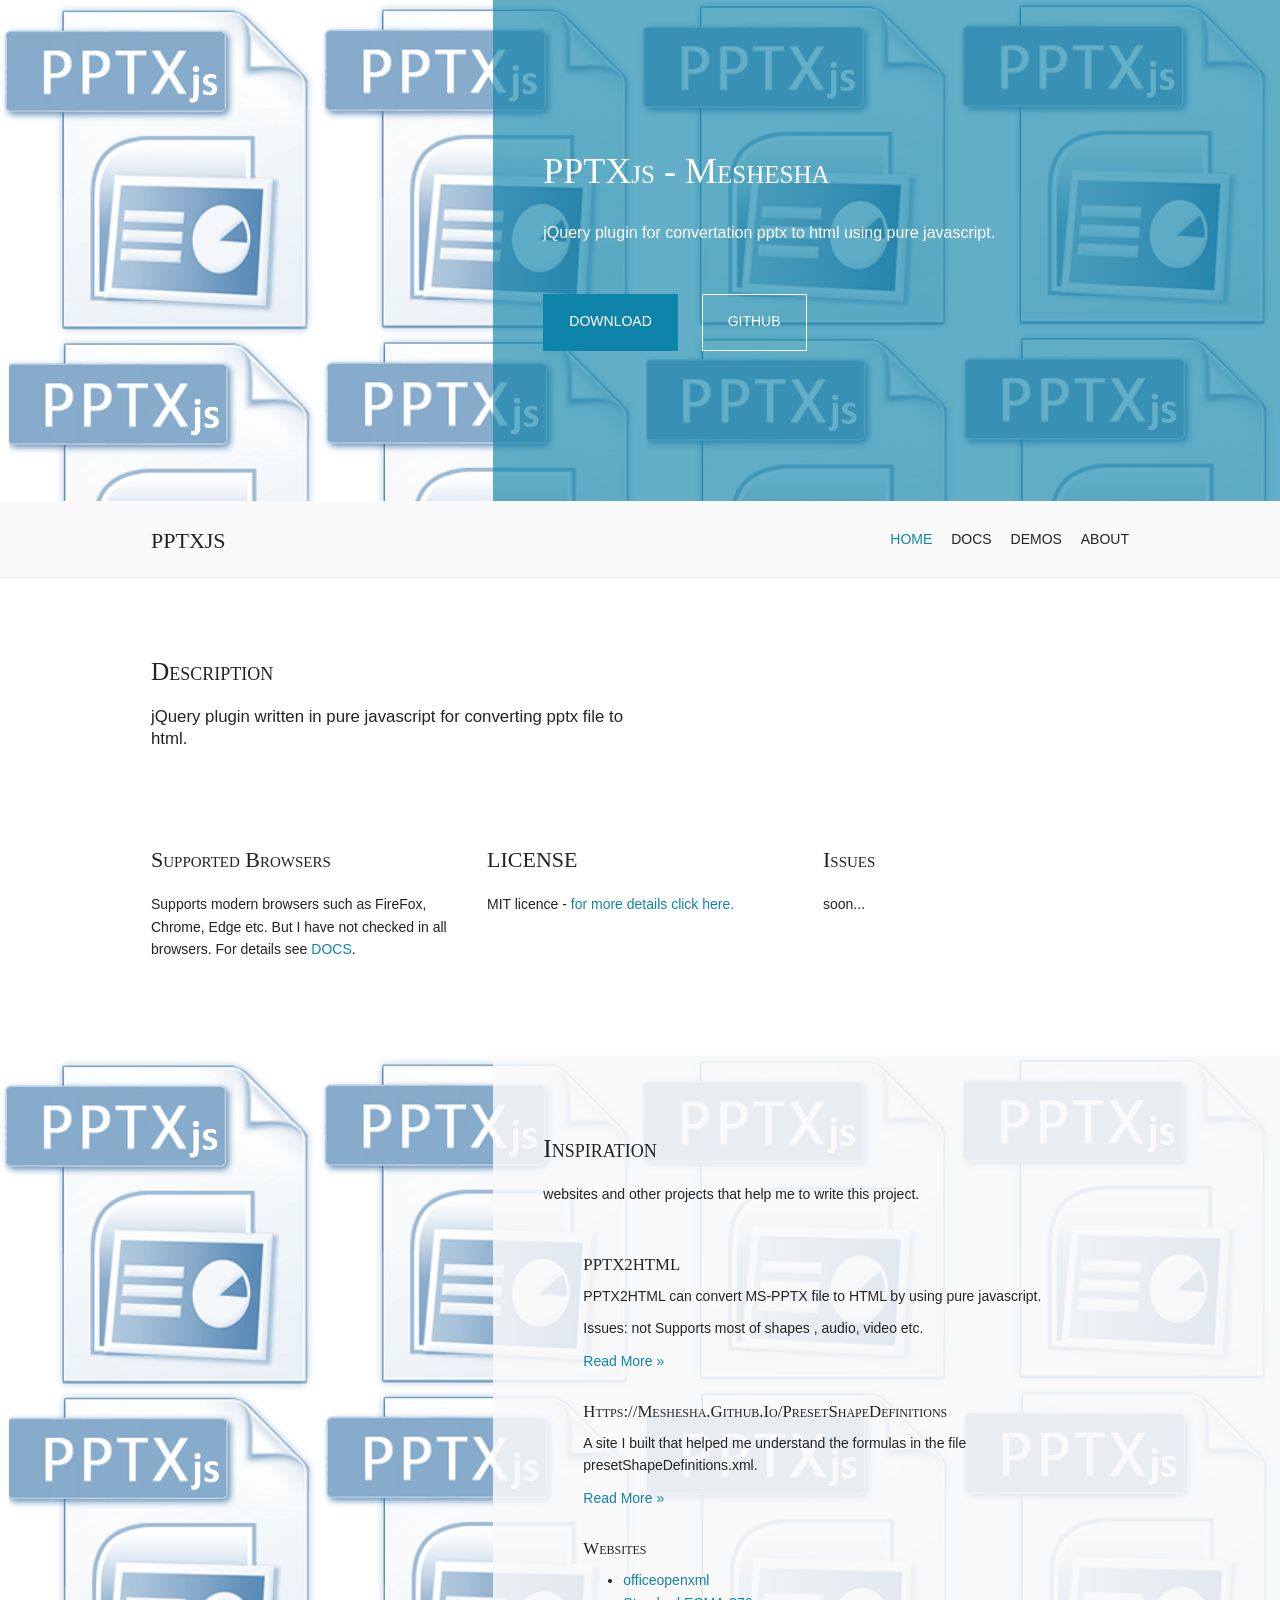
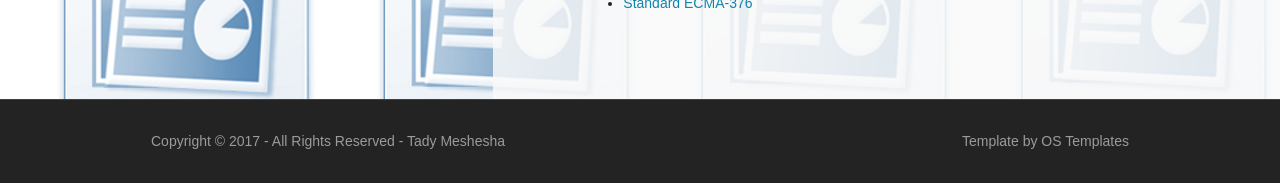
==== index.html @ e9e7214b "Add files via upload" ====
<!DOCTYPE html>
<html>
<head>
<title>PPTXjs</title>
<meta charset="utf-8">
<meta name="viewport" content="width=device-width, initial-scale=1.0, maximum-scale=1.0, user-scalable=no">
<link href="layout/styles/layout.css" rel="stylesheet" type="text/css" media="all">
<meta name="google-site-verification" content="LxhqACGw3-ulhG0TwI2_yyUR17sAOxhZfvsFH4WlFgY" />  
  <!-- Global site tag (gtag.js) - Google Analytics -->
<script async src="https://www.googletagmanager.com/gtag/js?id=UA-109745538-1"></script>
</head>
<body id="top">
<div class="wrapper bgded" style="background-image:url('images/pptxjs.png');">
  <div id="pageintro" class="hoc split clear">
    <article class="box bg-coloured clear"> 
      <h2 class="heading">PPTXjs - Meshesha</h2>
      <p>jQuery plugin for convertation pptx to html using pure javascript.</p>
      <footer>
        <ul class="nospace inline pushright">
          <li><a class="btn" href="https://github.com/meshesha/PPTXjs/releases">Download</a></li>
          <li><a class="btn inverse" href="https://github.com/meshesha/PPTXjs">GitHub</a></li>
        </ul>
      </footer>
    </article>
  </div>
</div>
<div class="wrapper row1">
  <header id="header" class="hoc clear">
    <div id="logo" class="fl_left">
      <h1><a href="index.html">PPTXjs</a></h1>
    </div>
    <nav id="mainav" class="fl_right">
      <ul class="clear">
        <li class="active"><a href="index.html">Home</a></li>
        <li><a href="pages/docs.html">Docs</a></li>
        <li><a href="pages/demos.html">Demos</a></li>
        <li><a href="https://github.com/meshesha">About</a></li>
      </ul>
    </nav>
  </header>
</div>
<div class="wrapper row3">
  <main class="hoc container clear"> 
    <!-- main body -->
    <!-- ################################################################################################ -->
    <div class="one_half first clear btmspace-80">
      <h3 class="font-x2">Description</h3>
      <p class="font-x1">jQuery plugin written in pure javascript for converting pptx file to html.</p>
    </div>
    <div class="group">
      <article class="one_third first">
        <h4>Supported browsers</h4>
        <p>Supports modern browsers such as FireFox, Chrome, Edge etc.
            But I have not checked in all browsers. For details see <a href="pages/docs.html">DOCS</a>.</p>
      </article>
      <article class="one_third">
        <h4>LICENSE </h4>
        <p>MIT licence - <a href="https://github.com/meshesha/PPTXjs/blob/master/LICENSE" target="_blank">for more details click here.</a></p>
      </article>
      <article class="one_third">
        <h4>issues</h4>
        <p>soon...</p>
      </article>
    </div>
    <!-- ################################################################################################ -->
    <!-- / main body -->
    <div class="clear"></div>
  </main>
</div>

<div class="wrapper bgded" style="background-image:url('images/pptxjs.png');">
  <div id="elements" class="hoc split clear">
    <div class="box bg-light clear"> 
      <h3 class="font-x2">inspiration</h3>
      <p class="btmspace-50">websites and other projects that help me to write this project.</p>
      <article><a href="#"><i class="fa fa-diamond"></i></a>
        <h6 class="heading">PPTX2HTML</h6>
        <p>PPTX2HTML can convert MS-PPTX file to HTML by using pure javascript.</p>
        <p>Issues: not Supports most of shapes , audio, video etc. 
        <footer><a href="https://github.com/g21589/PPTX2HTML">Read More &raquo;</a></footer>
      </article>
      <article><a href="#"><i class="fa fa-diamond"></i></a>
        <h6 class="heading">https://meshesha.github.io/presetShapeDefinitions</h6>
        <p>A site I built that helped me understand the formulas in the file presetShapeDefinitions.xml. </p>
        <footer><a href="https://meshesha.github.io/presetShapeDefinitions/">Read More &raquo;</a></footer>
      </article>
      <article><a href="#"><i class="fa fa-diamond"></i></a>
        <h6 class="heading">websites</h6>
        <ul>
          <li><a href="http://officeopenxml.com/">officeopenxml</a></li>
          <li><a href="http://www.ecma-international.org/publications/standards/Ecma-376.htm">Standard ECMA-376</a></li>
        </ul>
      </article>
      <!-- ################################################################################################ -->
    </div>
  </div>
</div>

<div class="wrapper row5">
  <div id="copyright" class="hoc clear"> 
    <p class="fl_left">Copyright &copy; 2017 - All Rights Reserved - <a href="https://github.com/meshesha/">Tady Meshesha</a></p>
    <p class="fl_right">Template by <a target="_blank" href="http://www.os-templates.com/" title="Free Website Templates">OS Templates</a></p>
  </div>
</div>
  <script>
  window.dataLayer = window.dataLayer || [];
  function gtag(){dataLayer.push(arguments);}
  gtag('js', new Date());

  gtag('config', 'UA-109745538-1');
</script>

<a id="backtotop" href="#top"><i class="fa fa-chevron-up"></i></a>
<!-- JAVASCRIPTS -->
<script src="layout/scripts/jquery.min.js"></script>
<script src="layout/scripts/jquery.backtotop.js"></script>
<script src="layout/scripts/jquery.mobilemenu.js"></script>
</body>
</html>
---- layout/styles/layout.css ----
@charset "utf-8";
/*
Template Name: Epigosha
Author: <a href="http://www.os-templates.com/">OS Templates</a>
Author URI: http://www.os-templates.com/
Licence: Free to use under our free template licence terms
Licence URI: http://www.os-templates.com/template-terms
File: Layout CSS
*/

@import url("fontawesome-4.5.0.min.css");
@import url("framework.css");

/* Rows
--------------------------------------------------------------------------------------------------------------- */
.row1{border-bottom:1px solid;}
.row2, .row2 a{}
.row3, .row3 a{}
.row4, .row4 a{}
.row5{border-top:1px solid;}


/* Page Intro
--------------------------------------------------------------------------------------------------------------- */
#pageintro .box{padding-top:150px; padding-bottom:150px;}

#pageintro article{}
#pageintro article .heading{margin-bottom:30px; font-size:36px;}
#pageintro article p{font-size:16px;}
#pageintro article footer{margin-top:50px;}


/* Header
--------------------------------------------------------------------------------------------------------------- */
#header{}

#header #logo{margin:29px 0 0 0;}
#header #logo h1{margin:0; padding:0; font-size:22px; line-height:1; text-transform:uppercase;}


/* Content Area
--------------------------------------------------------------------------------------------------------------- */
.container{padding:80px 0;}

/* Content */
.container .content{}

#stats{text-align:center;}
#stats li *{margin:0; padding:0;}
#stats li:last-child{margin-bottom:0;}/* Used in mobile devices when elements stack */
#stats li i{margin-bottom:30px;}
#stats li p:first-of-type{margin-bottom:30px; font-size:32px; font-weight:700;}
#stats li p:last-of-type{text-transform:uppercase;}

.latest{}
.latest figure{display:inline-block; position:relative; max-width:100%; margin-bottom:30px;}
.latest figure figcaption{display:block; position:absolute; top:10px; left:10px; width:60px; height:auto; padding:8px 0; border:1px solid; text-align:center;}
.latest figure figcaption *{display:block; margin:0; padding:0;}
.latest figure figcaption strong{margin-bottom:-5px;}
.latest .heading, .latest p{margin:0; padding:0;}
.latest .heading{margin-bottom:10px;}
.latest p:last-of-type{margin:20px 0 0 0;}

/* Comments */
#comments ul{margin:0 0 40px 0; padding:0; list-style:none;}
#comments li{margin:0 0 10px 0; padding:15px;}
#comments .avatar{float:right; margin:0 0 10px 10px; padding:3px; border:1px solid;}
#comments address{font-weight:bold;}
#comments time{font-size:smaller;}
#comments .comcont{display:block; margin:0; padding:0;}
#comments .comcont p{margin:10px 5px 10px 0; padding:0;}

#comments form{display:block; width:100%;}
#comments input, #comments textarea{width:100%; padding:10px; border:1px solid;}
#comments textarea{overflow:auto;}
#comments div{margin-bottom:15px;}
#comments input[type="submit"], #comments input[type="reset"]{display:inline-block; width:auto; min-width:150px; margin:0; padding:8px 5px; cursor:pointer;}

/* Sidebar */
.container .sidebar{}

.sidebar .sdb_holder{margin-bottom:50px;}
.sidebar .sdb_holder:last-child{margin-bottom:0;}


/* Elements
--------------------------------------------------------------------------------------------------------------- */
#elements{}

#elements article{display:block; position:relative; min-height:80px; margin:0 0 30px 0; padding:0 0 0 40px;}
#elements article:last-child{margin:0;}
#elements article *{margin:0;}
#elements article i{display:block; position:absolute; top:0; left:0; font-size:24px;}
#elements article .heading{margin-bottom:10px; font-size:1.2rem;}
#elements article p{margin-bottom:10px;}


/* CTA - Click To Action
--------------------------------------------------------------------------------------------------------------- */
#cta{text-align:center;}

#cta *{margin:0;}
#cta .heading{margin-bottom:50px;}


/* Footer
--------------------------------------------------------------------------------------------------------------- */
#footer{padding:80px 0 50px;}

#footer .title{margin:0 0 50px 0; padding:0; font-size:1.2rem;}

#footer .linklist li{display:block; margin-bottom:15px; padding:0 0 15px 0; border-bottom:1px solid;}
#footer .linklist li:last-child{margin:0; padding:0; border:none;}
#footer .linklist li::before, #footer .linklist li::after{display:table; content:"";}
#footer .linklist li, #footer .linklist li::after{clear:both;}

#footer .contact{}
#footer .contact.linklist li, #footer .contact.linklist li:last-child{position:relative; padding-left:40px;}
#footer .contact li *{margin:0; padding:0; line-height:1.6;}
#footer .contact li i{display:block; position:absolute; top:0; left:0; width:30px; font-size:16px; text-align:center;}


/* Copyright
--------------------------------------------------------------------------------------------------------------- */
#copyright{padding:30px 0;}
#copyright *{margin:0; padding:0;}


/* Transition Fade
--------------------------------------------------------------------------------------------------------------- */
*, *::before, *::after{transition:all .3s ease-in-out;}
#mainav form *{transition:none !important;}


/* ------------------------------------------------------------------------------------------------------------ */
/* ------------------------------------------------------------------------------------------------------------ */
/* ------------------------------------------------------------------------------------------------------------ */
/* ------------------------------------------------------------------------------------------------------------ */
/* ------------------------------------------------------------------------------------------------------------ */


/* Navigation
--------------------------------------------------------------------------------------------------------------- */
nav ul, nav ol{margin:0; padding:0; list-style:none;}

#mainav, #breadcrumb, .sidebar nav{line-height:normal;}
#mainav .drop::after, #mainav li li .drop::after, #breadcrumb li a::after, .sidebar nav a::after{position:absolute; font-family:"FontAwesome"; font-size:10px; line-height:10px;}

/* Top Navigation */
#mainav{}
#mainav ul.clear{}
#mainav ul{text-transform:uppercase;}
#mainav ul ul{z-index:9999; position:absolute; width:180px; text-transform:none;}
#mainav ul ul ul{left:180px; top:0;}
#mainav li{display:inline-block; position:relative; margin:0 15px 0 0; padding:0;}
#mainav li:last-child{margin-right:0;}
#mainav li li{width:100%; margin:0;}
#mainav li a{display:block; padding:30px 0;}
#mainav li li a{border:solid; border-width:0 0 1px 0;}
#mainav .drop{padding-left:15px;}
#mainav li li a, #mainav li li .drop{display:block; margin:0; padding:10px 15px;}
#mainav .drop::after, #mainav li li .drop::after{content:"\f0d7";}
#mainav .drop::after{top:35px; left:5px;}
#mainav li li .drop::after{top:15px; left:5px;}
#mainav ul ul{visibility:hidden; opacity:0;}
#mainav ul li:hover > ul{visibility:visible; opacity:1;}

#mainav form{display:none; margin:0; padding:0;}
#mainav form select, #mainav form select option{display:block; cursor:pointer; outline:none;}
#mainav form select{width:100%; padding:5px; border:none;}
#mainav form select option{margin:5px; padding:0; border:none;}

/* Breadcrumb */
#breadcrumb{padding:50px 0 20px;}
#breadcrumb ul{margin:0; padding:0; list-style:none; font-variant:small-caps;}
#breadcrumb li{display:inline-block; margin:0 6px 0 0; padding:0;}
#breadcrumb li a{display:block; position:relative; margin:0; padding:0 12px 0 0; font-size:12px;}
#breadcrumb li a::after{top:3px; right:0; content:"\f101";}
#breadcrumb li:last-child a{margin:0; padding:0;}
#breadcrumb li:last-child a::after{display:none;}

/* Sidebar Navigation */
.sidebar nav{display:block; width:100%;}
.sidebar nav li{margin:0 0 3px 0; padding:0;}
.sidebar nav a{display:block; position:relative; margin:0; padding:5px 10px 5px 15px; text-decoration:none; border:solid; border-width:0 0 1px 0;}
.sidebar nav a::after{top:9px; left:5px; content:"\f101";}
.sidebar nav ul ul a{padding-left:35px;}
.sidebar nav ul ul a::after{left:25px;}
.sidebar nav ul ul ul a{padding-left:55px;}
.sidebar nav ul ul ul a::after{left:45px;}

/* Pagination */
.pagination{display:block; width:100%; text-align:center; clear:both;}
.pagination li{display:inline-block; margin:0 2px 0 0;}
.pagination li:last-child{margin-right:0;}
.pagination a, .pagination strong{display:block; padding:8px 11px; border:1px solid; background-clip:padding-box; font-weight:normal;}

/* Back to Top */
#backtotop{z-index:999; display:inline-block; position:fixed; visibility:hidden; bottom:20px; right:20px; width:36px; height:36px; line-height:36px; font-size:16px; text-align:center; opacity:.2;}
#backtotop i{display:block; width:100%; height:100%; line-height:inherit;}
#backtotop.visible{visibility:visible; opacity:.5;}
#backtotop:hover{opacity:1;}


/* Tables
--------------------------------------------------------------------------------------------------------------- */
table, th, td{border:1px solid; border-collapse:collapse; vertical-align:top;}
table, th{table-layout:auto;}
table{width:100%; margin-bottom:15px;}
th, td{padding:5px 8px;}
td{border-width:0 1px;}


/* Gallery
--------------------------------------------------------------------------------------------------------------- */
#gallery{display:block; width:100%; margin-bottom:50px;}
#gallery figure figcaption{display:block; width:100%; clear:both;}
#gallery li{margin-bottom:30px;}


/* Font Awesome Social Icons
--------------------------------------------------------------------------------------------------------------- */
.faico{margin:0; padding:0; list-style:none;}
.faico li{display:inline-block; margin:8px 5px 0 0; padding:0; line-height:normal;}
.faico li:last-child{margin-right:0;}
.faico a{display:inline-block; width:36px; height:36px; line-height:36px; font-size:18px; text-align:center;}

.faico a{color:#050505; background-color:#0F84AA;}
.faico a:hover{color:#FFFFFF;}

.faicon-dribble:hover{background-color:#EA4C89;}
.faicon-facebook:hover{background-color:#3B5998;}
.faicon-google-plus:hover{background-color:#DB4A39;}
.faicon-linkedin:hover{background-color:#0E76A8;}
.faicon-twitter:hover{background-color:#00ACEE;}
.faicon-vk:hover{background-color:#4E658E;}


/* ------------------------------------------------------------------------------------------------------------ */
/* ------------------------------------------------------------------------------------------------------------ */
/* ------------------------------------------------------------------------------------------------------------ */
/* ------------------------------------------------------------------------------------------------------------ */
/* ------------------------------------------------------------------------------------------------------------ */


/* Colours
--------------------------------------------------------------------------------------------------------------- */
body{color:#FFFFFF; background-color:#232323;}
a{color:#0F84AA;}
a:active, a:focus{background:transparent;}/* IE10 + 11 Bugfix - prevents grey background */
hr, .borderedbox{border-color:#D7D7D7;}
label span{color:#FF0000; background-color:inherit;}
input:focus, textarea:focus, *:required:focus{border-color:#0F84AA;}
.overlay{color:#FFFFFF; background-color:inherit;}
.overlay::after{color:inherit; background-color:rgba(0,0,0,.55);}

.btn, .btn.inverse:hover{color:#FFFFFF; background-color:#0F84AA; border-color:#0F84AA;}
.btn:hover, .btn.inverse{color:inherit; background-color:transparent; border-color:inherit;}

.split .box, .split .box::after{color:#9B9B9B; background-color:rgba(35,35,35,.8);/* #232323 */}
.split .box.bg-light, .split .box.bg-light::after{color:#232323; background-color:rgba(250,250,250,.85);/* #FAFAFA */}
.split .box.bg-coloured, .split .box.bg-coloured::after{color:#FFFFFF; background-color:rgba(15,132,170,.65);/* #0F84AA */}


/* Rows */
.row1{color:#232323; background-color:#FAFAFA; border-color:#EBEBEB;}
.row2{color:#232323; background-color:#EBEBEB;}
.row3{color:#232323; background-color:#FFFFFF;}
.row4{color:#9B9B9B; background-color:#232323;}
.row5, .row5 a{color:#9B9B9B; background-color:#232323;}
.row5{border-color:#404040;}


/* Header */
#header #logo a{color:inherit;}


/* Content Area */
.latest figure figcaption{color:#FFFFFF; background-color:rgba(0,0,0,.2); border-color:#FFFFFF;}


/* Footer */
#footer .title{color:#FFFFFF;}
#footer .linklist li{border-color:#404040;}


/* Navigation */
#mainav li a{color:inherit;}
#mainav .active a, #mainav a:hover, #mainav li:hover > a{color:#0F84AA; background-color:inherit;}
#mainav li li a, #mainav .active li a{color:#FFFFFF; background-color:rgba(0,0,0,.6); border-color:rgba(0,0,0,.6);}
#mainav li li:hover > a, #mainav .active .active > a{color:#FFFFFF; background-color:#0F84AA;}
#mainav form select{color:#232323; background-color:#EBEBEB;}

#breadcrumb a{color:inherit; background-color:inherit;}
#breadcrumb li:last-child a{color:#0F84AA;}

.container .sidebar nav a{color:inherit; border-color:#D7D7D7;}
.container .sidebar nav a:hover{color:#0F84AA;}
.container .sidebar .active a, .container .sidebar a:hover, .container .sidebar li:hover > a{color:#0F84AA; background-color:inherit;}

.pagination a, .pagination strong{border-color:#D7D7D7;}
.pagination .current *{color:#FFFFFF; background-color:#0F84AA;}

#backtotop{color:#FFFFFF; background-color:#0F84AA;}


/* Tables + Comments */
table, th, td, #comments .avatar, #comments input, #comments textarea{border-color:#D7D7D7;}
#comments input:focus, #comments textarea:focus, #comments *:required:focus{border-color:#0F84AA;}
th{color:#FFFFFF; background-color:#373737;}
tr, #comments li, #comments input[type="submit"], #comments input[type="reset"]{color:inherit; background-color:#FBFBFB;}
tr:nth-child(even), #comments li:nth-child(even){color:inherit; background-color:#F7F7F7;}
table a, #comments a{background-color:inherit;}


/* ------------------------------------------------------------------------------------------------------------ */
/* ------------------------------------------------------------------------------------------------------------ */
/* ------------------------------------------------------------------------------------------------------------ */
/* ------------------------------------------------------------------------------------------------------------ */
/* ------------------------------------------------------------------------------------------------------------ */


/* Media Queries
--------------------------------------------------------------------------------------------------------------- */
@-ms-viewport{width:device-width;}


/* Max Wrapper Width - Laptop, Desktop etc.
--------------------------------------------------------------------------------------------------------------- */
@media screen and (min-width:978px){
	.hoc{max-width:978px;}
}


/* Mobile Devices
--------------------------------------------------------------------------------------------------------------- */
@media screen and (max-width:900px){
	.hoc{max-width:90%;}

	#header{padding:30px 0;}
	#header #logo{margin:7px 0 0 0;}

	#mainav{}
	#mainav ul{display:none;}
	#mainav form{display:block;}

	#breadcrumb{}

	.container{}
	#comments input[type="reset"]{margin-top:10px;}
	.pagination li{display:inline-block; margin:0 5px 5px 0;}

	#footer{}

	#copyright{}
	#copyright p:first-of-type{margin-bottom:10px;}
}


@media screen and (max-width:750px){
	.imgl, .imgr{display:inline-block; float:none; margin:0 0 10px 0;}
	.fl_left, .fl_right{display:block; float:none;}
	.one_half, .one_third, .two_third, .one_quarter, .two_quarter, .three_quarter{display:block; float:none; width:auto; margin:0 0 30px 0; padding:0;}

	#header{text-align:center;}
	#header #logo{margin:0 0 15px 0;}
}


/* Other
--------------------------------------------------------------------------------------------------------------- */
@media screen and (max-width:650px){
	.scrollable{display:block; width:100%; margin:0 0 30px 0; padding:0 0 15px 0; overflow:auto; overflow-x:scroll;}
	.scrollable table{margin:0; padding:0; white-space:nowrap;}

	.inline li{display:block; margin-bottom:10px;}
	.pushright li{margin-right:0;}

	.hoc.split{max-width:none; width:100%;}
	.split .box, .split .box.left{float:none; width:100%; padding:5%;}

	.font-x2{font-size:1.4rem;}
	.font-x3{font-size:1.6rem;}

	#pageintro .box{padding:100px 5%;}
}
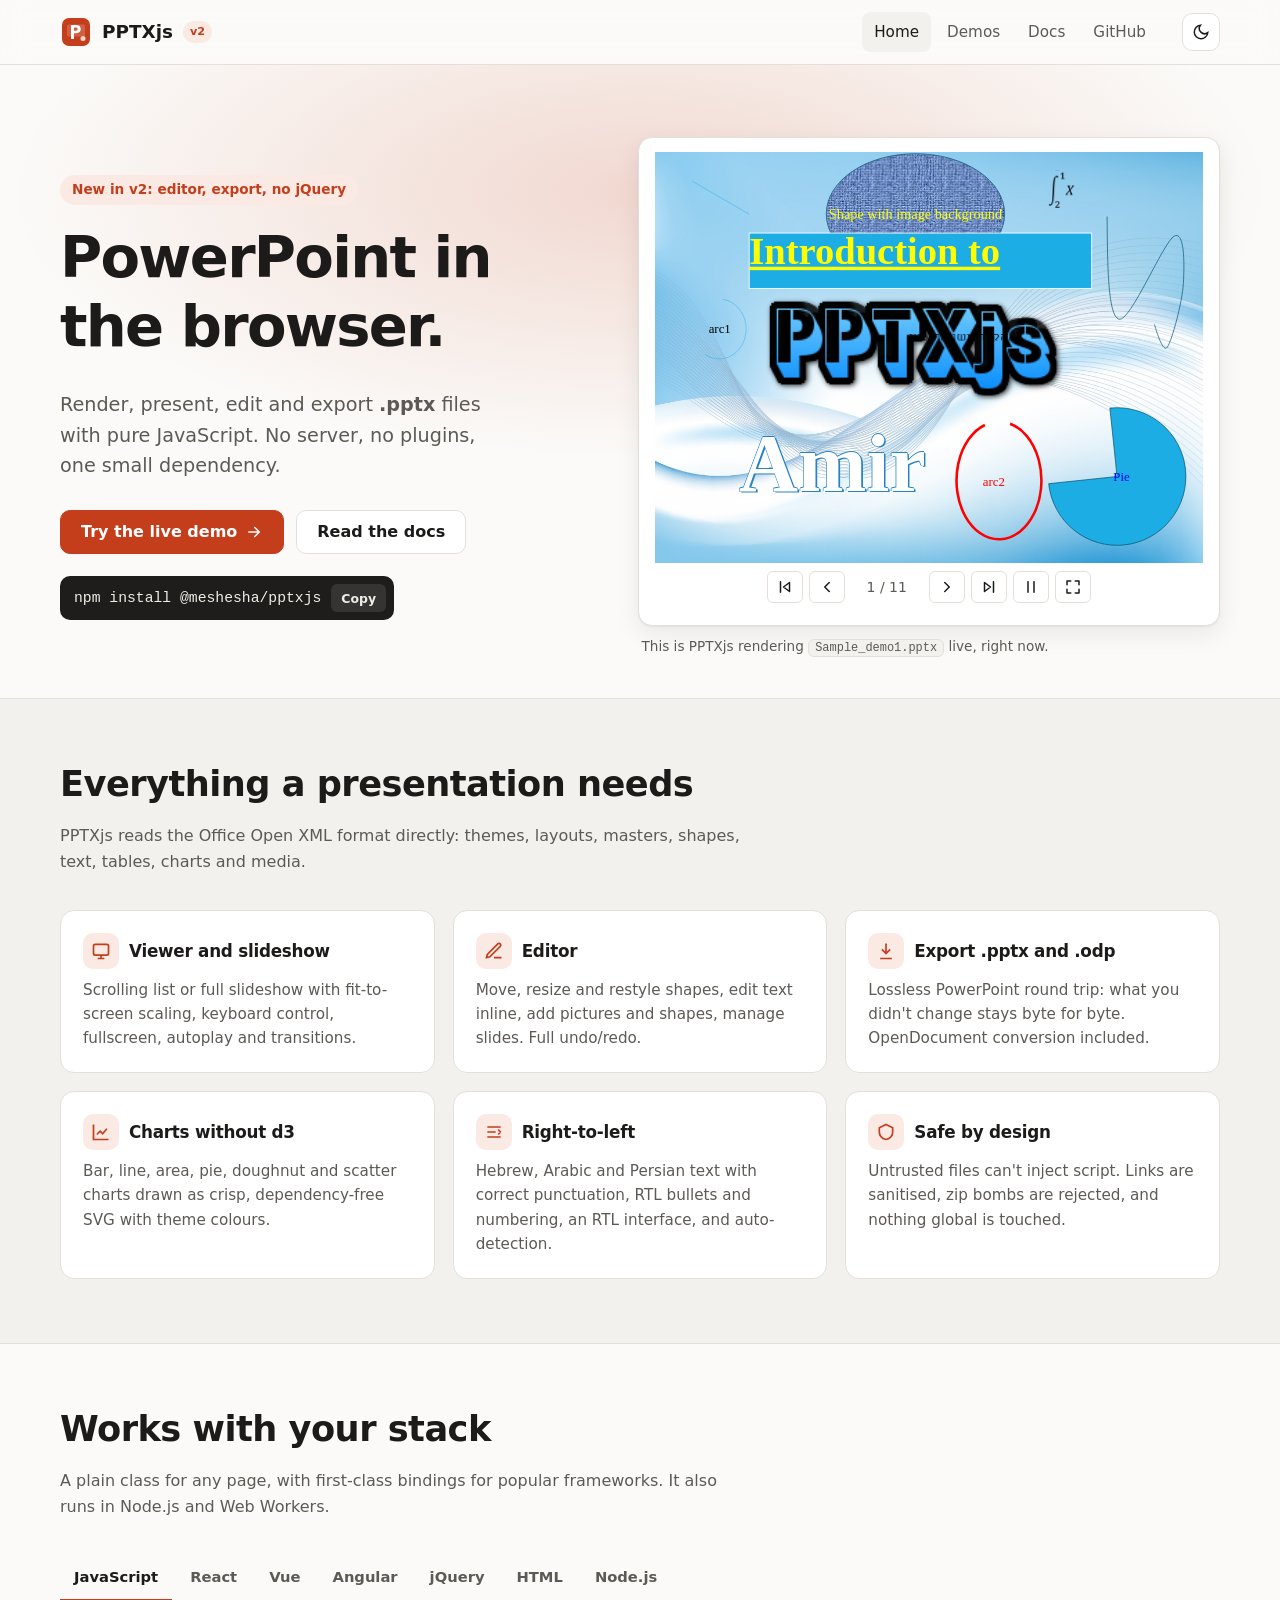
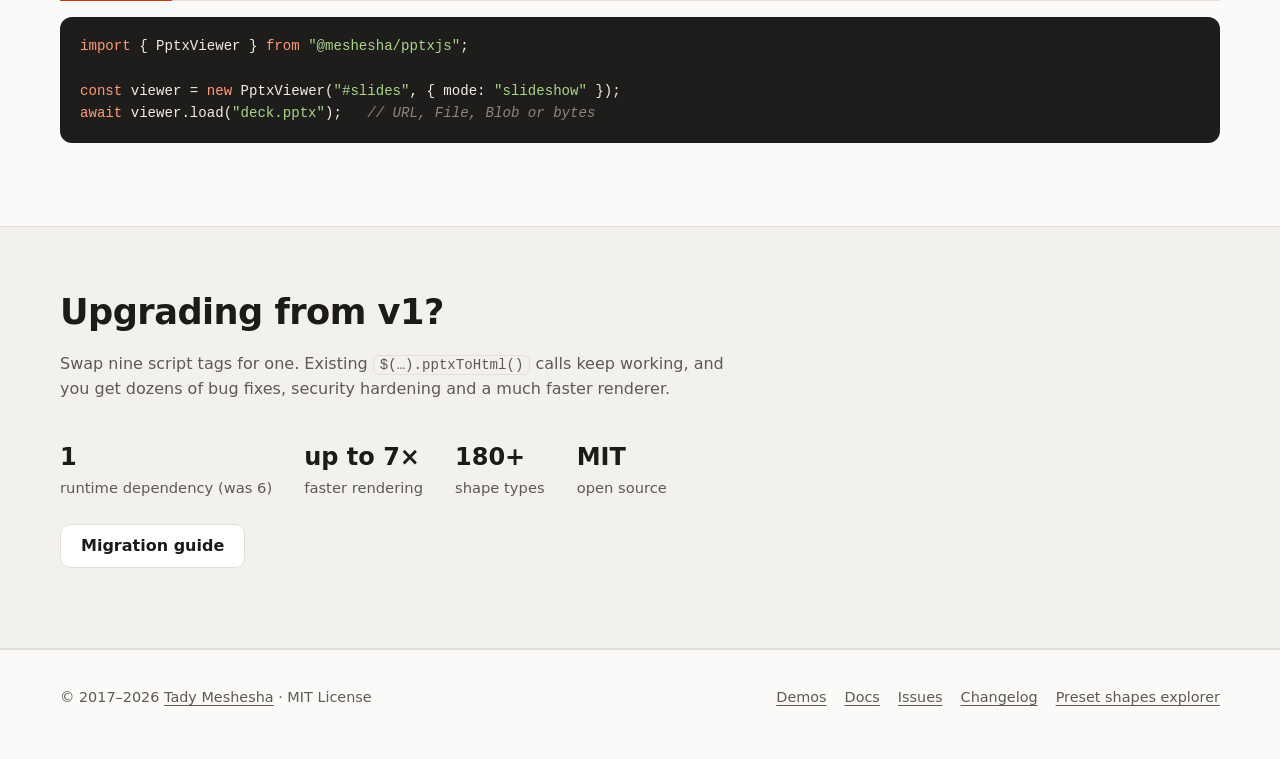
==== commit f22c8039: "New website for PPTXjs v2: modern design, live demos, editor, docs" ====
--- a/index.html
+++ b/index.html
@@ -1,119 +1,186 @@
-<!DOCTYPE html>
-<html>
-<head>
-<title>PPTXjs</title>
-<meta charset="utf-8">
-<meta name="viewport" content="width=device-width, initial-scale=1.0, maximum-scale=1.0, user-scalable=no">
-<link href="layout/styles/layout.css" rel="stylesheet" type="text/css" media="all">
-<meta name="google-site-verification" content="LxhqACGw3-ulhG0TwI2_yyUR17sAOxhZfvsFH4WlFgY" />  
-  <!-- Global site tag (gtag.js) - Google Analytics -->
-<script async src="https://www.googletagmanager.com/gtag/js?id=UA-109745538-1"></script>
-</head>
-<body id="top">
-<div class="wrapper bgded" style="background-image:url('images/pptxjs.png');">
-  <div id="pageintro" class="hoc split clear">
-    <article class="box bg-coloured clear"> 
-      <h2 class="heading">PPTXjs - Meshesha</h2>
-      <p>jQuery plugin for convertation pptx to html using pure javascript.</p>
-      <footer>
-        <ul class="nospace inline pushright">
-          <li><a class="btn" href="https://github.com/meshesha/PPTXjs/releases">Download</a></li>
-          <li><a class="btn inverse" href="https://github.com/meshesha/PPTXjs">GitHub</a></li>
-        </ul>
-      </footer>
-    </article>
-  </div>
-</div>
-<div class="wrapper row1">
-  <header id="header" class="hoc clear">
-    <div id="logo" class="fl_left">
-      <h1><a href="index.html">PPTXjs</a></h1>
-    </div>
-    <nav id="mainav" class="fl_right">
-      <ul class="clear">
-        <li class="active"><a href="index.html">Home</a></li>
-        <li><a href="pages/docs.html">Docs</a></li>
-        <li><a href="pages/demos.html">Demos</a></li>
-        <li><a href="https://github.com/meshesha">About</a></li>
-      </ul>
-    </nav>
-  </header>
-</div>
-<div class="wrapper row3">
-  <main class="hoc container clear"> 
-    <!-- main body -->
-    <!-- ################################################################################################ -->
-    <div class="one_half first clear btmspace-80">
-      <h3 class="font-x2">Description</h3>
-      <p class="font-x1">jQuery plugin written in pure javascript for converting pptx file to html.</p>
-    </div>
-    <div class="group">
-      <article class="one_third first">
-        <h4>Supported browsers</h4>
-        <p>Supports modern browsers such as FireFox, Chrome, Edge etc.
-            But I have not checked in all browsers. For details see <a href="pages/docs.html">DOCS</a>.</p>
-      </article>
-      <article class="one_third">
-        <h4>LICENSE </h4>
-        <p>MIT licence - <a href="https://github.com/meshesha/PPTXjs/blob/master/LICENSE" target="_blank">for more details click here.</a></p>
-      </article>
-      <article class="one_third">
-        <h4>issues</h4>
-        <p>soon...</p>
-      </article>
-    </div>
-    <!-- ################################################################################################ -->
-    <!-- / main body -->
-    <div class="clear"></div>
-  </main>
-</div>
-
-<div class="wrapper bgded" style="background-image:url('images/pptxjs.png');">
-  <div id="elements" class="hoc split clear">
-    <div class="box bg-light clear"> 
-      <h3 class="font-x2">inspiration</h3>
-      <p class="btmspace-50">websites and other projects that help me to write this project.</p>
-      <article><a href="#"><i class="fa fa-diamond"></i></a>
-        <h6 class="heading">PPTX2HTML</h6>
-        <p>PPTX2HTML can convert MS-PPTX file to HTML by using pure javascript.</p>
-        <p>Issues: not Supports most of shapes , audio, video etc. 
-        <footer><a href="https://github.com/g21589/PPTX2HTML">Read More &raquo;</a></footer>
-      </article>
-      <article><a href="#"><i class="fa fa-diamond"></i></a>
-        <h6 class="heading">https://meshesha.github.io/presetShapeDefinitions</h6>
-        <p>A site I built that helped me understand the formulas in the file presetShapeDefinitions.xml. </p>
-        <footer><a href="https://meshesha.github.io/presetShapeDefinitions/">Read More &raquo;</a></footer>
-      </article>
-      <article><a href="#"><i class="fa fa-diamond"></i></a>
-        <h6 class="heading">websites</h6>
-        <ul>
-          <li><a href="http://officeopenxml.com/">officeopenxml</a></li>
-          <li><a href="http://www.ecma-international.org/publications/standards/Ecma-376.htm">Standard ECMA-376</a></li>
-        </ul>
-      </article>
-      <!-- ################################################################################################ -->
-    </div>
-  </div>
-</div>
-
-<div class="wrapper row5">
-  <div id="copyright" class="hoc clear"> 
-    <p class="fl_left">Copyright &copy; 2017 - All Rights Reserved - <a href="https://github.com/meshesha/">Tady Meshesha</a></p>
-    <p class="fl_right">Template by <a target="_blank" href="http://www.os-templates.com/" title="Free Website Templates">OS Templates</a></p>
-  </div>
-</div>
-  <script>
-  window.dataLayer = window.dataLayer || [];
-  function gtag(){dataLayer.push(arguments);}
-  gtag('js', new Date());
-
-  gtag('config', 'UA-109745538-1');
-</script>
-
-<a id="backtotop" href="#top"><i class="fa fa-chevron-up"></i></a>
-<!-- JAVASCRIPTS -->
-<script src="layout/scripts/jquery.min.js"></script>
-<script src="layout/scripts/jquery.backtotop.js"></script>
-<script src="layout/scripts/jquery.mobilemenu.js"></script>
-</body>
-</html>
+<!doctype html>
+<html lang="en">
+<head>
+  <meta charset="utf-8">
+  <meta name="viewport" content="width=device-width, initial-scale=1">
+  <title>PPTXjs: PowerPoint in the browser</title>
+  <meta name="description" content="Render, present, edit and export PowerPoint (.pptx) files in the browser with pure JavaScript. No server, no jQuery. React, Vue, Angular, jQuery and Web Components.">
+  <link rel="canonical" href="https://pptx.js.org/">
+  <meta property="og:title" content="PPTXjs: PowerPoint in the browser">
+  <meta property="og:description" content="Render, present, edit and export .pptx files in the browser. Open source, MIT.">
+  <meta property="og:url" content="https://pptx.js.org/">
+  <meta property="og:type" content="website">
+  <meta name="theme-color" content="#c43e1c">
+  <link rel="icon" href="images/logo.svg" type="image/svg+xml">
+  <script>try{var t=localStorage.getItem("theme");if(t)document.documentElement.setAttribute("data-theme",t)}catch(e){}</script>
+  <link rel="stylesheet" href="lib/pptxjs.css">
+  <link rel="stylesheet" href="assets/site.css">
+</head>
+<body>
+<a class="skip" href="#main">Skip to content</a>
+
+<header class="site-header">
+  <div class="container">
+    <a class="brand" href="./"><img class="logo" src="images/logo.svg" alt=""> PPTXjs <span class="ver">v2</span></a>
+    <nav class="nav" id="nav" aria-label="Main">
+      <a href="./" aria-current="page">Home</a>
+      <a href="pages/demos.html">Demos</a>
+      <a href="pages/docs.html">Docs</a>
+      <a href="https://github.com/meshesha/PPTXjs">GitHub</a>
+    </nav>
+    <div class="header-actions">
+      <button class="icon-btn" type="button" data-theme-toggle aria-label="Toggle dark theme">
+        <svg viewBox="0 0 24 24" fill="none" stroke="currentColor" stroke-width="2" stroke-linecap="round" aria-hidden="true"><path d="M21 12.8A9 9 0 1 1 11.2 3a7 7 0 0 0 9.8 9.8z"/></svg>
+      </button>
+      <button class="icon-btn menu-btn" type="button" data-menu-toggle aria-controls="nav" aria-expanded="false" aria-label="Menu">
+        <svg viewBox="0 0 24 24" fill="none" stroke="currentColor" stroke-width="2" stroke-linecap="round" aria-hidden="true"><path d="M4 7h16M4 12h16M4 17h16"/></svg>
+      </button>
+    </div>
+  </div>
+</header>
+
+<main id="main">
+  <section class="hero">
+    <div class="container">
+      <div>
+        <span class="eyebrow">New in v2: editor, export, no jQuery</span>
+        <h1>PowerPoint in the browser.</h1>
+        <p class="lead">Render, present, edit and export <strong>.pptx</strong> files with pure JavaScript. No server, no plugins, one small dependency.</p>
+        <div class="actions">
+          <a class="btn primary" href="pages/demos.html">Try the live demo
+            <svg viewBox="0 0 24 24" fill="none" stroke="currentColor" stroke-width="2" stroke-linecap="round" aria-hidden="true"><path d="M5 12h14M13 6l6 6-6 6"/></svg></a>
+          <a class="btn" href="pages/docs.html">Read the docs</a>
+        </div>
+        <div class="install"><span>npm install @meshesha/pptxjs</span><button class="copy" type="button" data-copy="npm install @meshesha/pptxjs">Copy</button></div>
+      </div>
+      <div>
+        <div class="hero-viewer" id="hero-viewer" aria-label="Live PPTXjs viewer showing a sample presentation"></div>
+        <p class="hero-caption">This is PPTXjs rendering <code>Sample_demo1.pptx</code> live, right now.</p>
+      </div>
+    </div>
+  </section>
+
+  <section class="section alt">
+    <div class="container">
+      <div class="section-head">
+        <h2>Everything a presentation needs</h2>
+        <p class="muted">PPTXjs reads the Office Open XML format directly: themes, layouts, masters, shapes, text, tables, charts and media.</p>
+      </div>
+      <div class="grid">
+        <article class="card"><h3><span class="ico"><svg viewBox="0 0 24 24" fill="none" stroke="currentColor" stroke-width="2" aria-hidden="true"><rect x="3" y="4" width="18" height="13" rx="2"/><path d="M8 21h8M12 17v4"/></svg></span>Viewer and slideshow</h3>
+          <p>Scrolling list or full slideshow with fit-to-screen scaling, keyboard control, fullscreen, autoplay and transitions.</p></article>
+        <article class="card"><h3><span class="ico"><svg viewBox="0 0 24 24" fill="none" stroke="currentColor" stroke-width="2" aria-hidden="true"><path d="M12 20h9M16.5 3.5a2.1 2.1 0 0 1 3 3L7 19l-4 1 1-4z"/></svg></span>Editor</h3>
+          <p>Move, resize and restyle shapes, edit text inline, add pictures and shapes, manage slides. Full undo/redo.</p></article>
+        <article class="card"><h3><span class="ico"><svg viewBox="0 0 24 24" fill="none" stroke="currentColor" stroke-width="2" aria-hidden="true"><path d="M12 3v12M7 10l5 5 5-5M5 21h14"/></svg></span>Export .pptx and .odp</h3>
+          <p>Lossless PowerPoint round trip: what you didn't change stays byte for byte. OpenDocument conversion included.</p></article>
+        <article class="card"><h3><span class="ico"><svg viewBox="0 0 24 24" fill="none" stroke="currentColor" stroke-width="2" aria-hidden="true"><path d="M3 3v18h18M7 15l4-4 3 3 5-6"/></svg></span>Charts without d3</h3>
+          <p>Bar, line, area, pie, doughnut and scatter charts drawn as crisp, dependency-free SVG with theme colours.</p></article>
+        <article class="card"><h3><span class="ico"><svg viewBox="0 0 24 24" fill="none" stroke="currentColor" stroke-width="2" aria-hidden="true"><path d="M4 6h16M4 12h10M4 18h16M20 12l-3-3m3 3-3 3"/></svg></span>Right-to-left</h3>
+          <p>Hebrew, Arabic and Persian text with correct punctuation, RTL bullets and numbering, an RTL interface, and auto-detection.</p></article>
+        <article class="card"><h3><span class="ico"><svg viewBox="0 0 24 24" fill="none" stroke="currentColor" stroke-width="2" aria-hidden="true"><path d="M12 3l8 4v5c0 5-3.5 8-8 9-4.5-1-8-4-8-9V7z"/></svg></span>Safe by design</h3>
+          <p>Untrusted files can't inject script. Links are sanitised, zip bombs are rejected, and nothing global is touched.</p></article>
+      </div>
+    </div>
+  </section>
+
+  <section class="section">
+    <div class="container">
+      <div class="section-head">
+        <h2>Works with your stack</h2>
+        <p class="muted">A plain class for any page, with first-class bindings for popular frameworks. It also runs in Node.js and Web Workers.</p>
+      </div>
+      <div class="tabs" role="tablist" aria-label="Framework examples">
+        <button role="tab" id="t-js" aria-controls="p-js" aria-selected="true">JavaScript</button>
+        <button role="tab" id="t-react" aria-controls="p-react" aria-selected="false" tabindex="-1">React</button>
+        <button role="tab" id="t-vue" aria-controls="p-vue" aria-selected="false" tabindex="-1">Vue</button>
+        <button role="tab" id="t-ng" aria-controls="p-ng" aria-selected="false" tabindex="-1">Angular</button>
+        <button role="tab" id="t-jq" aria-controls="p-jq" aria-selected="false" tabindex="-1">jQuery</button>
+        <button role="tab" id="t-html" aria-controls="p-html" aria-selected="false" tabindex="-1">HTML</button>
+        <button role="tab" id="t-node" aria-controls="p-node" aria-selected="false" tabindex="-1">Node.js</button>
+      </div>
+      <div role="tabpanel" id="p-js" aria-labelledby="t-js"><pre><code>import { PptxViewer } from "@meshesha/pptxjs";
+
+const viewer = new PptxViewer("#slides", { mode: "slideshow" });
+await viewer.load("deck.pptx");   // URL, File, Blob or bytes</code></pre></div>
+      <div role="tabpanel" id="p-react" aria-labelledby="t-react" hidden><pre><code>import { PptxViewer } from "@meshesha/pptxjs/react";
+
+export function Deck() {
+  return &lt;PptxViewer src="/deck.pptx" options={{ mode: "slideshow" }} /&gt;;
+}</code></pre></div>
+      <div role="tabpanel" id="p-vue" aria-labelledby="t-vue" hidden><pre><code>&lt;script setup&gt;
+import { PptxViewer } from "@meshesha/pptxjs/vue";
+&lt;/script&gt;
+
+&lt;template&gt;
+  &lt;PptxViewer src="/deck.pptx" :options="{ mode: 'slideshow' }" @load="onLoad" /&gt;
+&lt;/template&gt;</code></pre></div>
+      <div role="tabpanel" id="p-ng" aria-labelledby="t-ng" hidden><pre><code>// main.ts
+import { definePptxElements } from "@meshesha/pptxjs/angular";
+definePptxElements();
+
+// component template (schemas: [CUSTOM_ELEMENTS_SCHEMA])
+&lt;pptx-viewer [attr.src]="url" mode="slideshow" (pptx-load)="loaded($event)"&gt;&lt;/pptx-viewer&gt;</code></pre></div>
+      <div role="tabpanel" id="p-jq" aria-labelledby="t-jq" hidden><pre><code>// the v1 API keeps working
+$("#result").pptxToHtml({
+  pptxFileUrl: "deck.pptx",
+  slideMode: true
+});</code></pre></div>
+      <div role="tabpanel" id="p-html" aria-labelledby="t-html" hidden><pre><code>&lt;script src="https://unpkg.com/@meshesha/pptxjs/dist/pptxjs.umd.js"&gt;&lt;/script&gt;
+
+&lt;pptx-viewer src="deck.pptx" mode="slideshow" transition="slide"&gt;&lt;/pptx-viewer&gt;</code></pre></div>
+      <div role="tabpanel" id="p-node" aria-labelledby="t-node" hidden><pre><code>import { renderToHtml, PresentationDocument, exportOdpBytes } from "@meshesha/pptxjs";
+
+const { slides, css } = await renderToHtml(await readFile("deck.pptx"));
+const doc = await PresentationDocument.load(await readFile("deck.pptx"));
+await writeFile("deck.odp", exportOdpBytes(doc));</code></pre></div>
+    </div>
+  </section>
+
+  <section class="section alt">
+    <div class="container">
+      <div class="section-head">
+        <h2>Upgrading from v1?</h2>
+        <p class="muted">Swap nine script tags for one. Existing <code>$(…).pptxToHtml()</code> calls keep working, and you get dozens of bug fixes, security hardening and a much faster renderer.</p>
+      </div>
+      <div class="stats">
+        <div><strong>1</strong>runtime dependency (was 6)</div>
+        <div><strong>up to 7×</strong>faster rendering</div>
+        <div><strong>180+</strong>shape types</div>
+        <div><strong>MIT</strong>open source</div>
+      </div>
+      <p style="margin-top:24px"><a class="btn" href="pages/docs.html#migration">Migration guide</a></p>
+    </div>
+  </section>
+</main>
+
+<footer class="site-footer">
+  <div class="container">
+    <p>© 2017–<span data-year>2026</span> <a href="https://github.com/meshesha/">Tady Meshesha</a> · MIT License</p>
+    <nav aria-label="Footer">
+      <a href="pages/demos.html">Demos</a>
+      <a href="pages/docs.html">Docs</a>
+      <a href="https://github.com/meshesha/PPTXjs/issues">Issues</a>
+      <a href="https://github.com/meshesha/PPTXjs/blob/master/CHANGELOG.md">Changelog</a>
+      <a href="https://meshesha.github.io/presetShapeDefinitions">Preset shapes explorer</a>
+    </nav>
+  </div>
+</footer>
+
+<script src="lib/pptxjs.umd.js"></script>
+<script src="assets/site.js"></script>
+<script>
+  // live hero preview: the sample deck as a looping slideshow
+  (function () {
+    var host = document.getElementById("hero-viewer");
+    if (!window.PPTXjs || !host) return;
+    var reduce = window.matchMedia && window.matchMedia("(prefers-reduced-motion: reduce)").matches;
+    var viewer = new PPTXjs.PptxViewer(host, {
+      mode: "slideshow",
+      keyboard: true,
+      slideshow: { loop: true, transition: "fade", autoplay: reduce ? false : 4 }
+    });
+    viewer.load("pages/Sample_demo1.pptx").catch(function () { host.textContent = "The preview could not be loaded."; });
+  })();
+</script>
+</body>
+</html>
--- a/lib/pptxjs.css
+++ b/lib/pptxjs.css
@@ -0,0 +1,123 @@
+/* PPTXjs v2 */
+
+.pptxjs { position: relative; }
+/* isolate slides from host-page CSS (Bootstrap/Tailwind set border-box, max-width:100% ...) */
+.pptxjs .slide, .pptxjs .slide *, .pptxjs .slide *::before, .pptxjs .slide *::after { box-sizing: content-box; }
+.pptxjs .slide img, .pptxjs .slide svg, .pptxjs .slide video, .pptxjs .slide iframe { max-width: none; max-height: none; }
+.pptxjs .slide p, .pptxjs .slide table { margin: 0; }
+/* slides are laid out in absolute LTR coordinates; a host page with dir="rtl" must not mirror them.
+   Paragraph direction comes from the presentation (or the textDirection option). */
+.pptxjs .slide { direction: ltr; unicode-bidi: isolate; }
+.pptxjs .slide { line-height: normal; letter-spacing: normal; text-transform: none; text-align: left; font-size: 16px; color: #000; font-weight: normal; font-style: normal; }
+.pptxjs .slide { position: relative; overflow: hidden; margin: 0 auto 24px; background: #fff; box-sizing: content-box; }
+.pptxjs .slide-error { position: absolute; inset: 0; display: flex; align-items: center; justify-content: center; color: #a00; font: 16px sans-serif; background: #fff4f4; }
+.pptxjs .slide div.block { position: absolute; top: 0; left: 0; width: 100%; line-height: 1; }
+.pptxjs .slide div.content, .pptxjs .slide div.diagram-content { display: flex; flex-direction: column; }
+.pptxjs .slide div.content-rtl { display: flex; flex-direction: column; direction: rtl; }
+.pptxjs .slide .pregraph-rtl { direction: rtl; }
+.pptxjs .slide .pregraph-ltr { direction: ltr; }
+.pptxjs .slide .pregraph-inherit { direction: inherit; }
+.pptxjs .slide .slide-prgrph { width: 100%; }
+/* keep runs of spaces/tabs but wrap at word boundaries like PowerPoint (v1 used &nbsp;) */
+.pptxjs .slide .text-block { white-space: pre-wrap; tab-size: 4; }
+.pptxjs .slide .line-break-br::before { content: "\A"; white-space: pre; }
+.pptxjs .slide div.v-up { justify-content: flex-start; }
+.pptxjs .slide div.v-mid { justify-content: center; }
+.pptxjs .slide div.v-down { justify-content: flex-end; }
+.pptxjs .slide div.h-left { justify-content: flex-start; align-items: flex-start; text-align: left; }
+.pptxjs .slide div.h-left-rtl { justify-content: flex-end; align-items: flex-end; text-align: left; }
+.pptxjs .slide div.h-mid { justify-content: center; align-items: center; text-align: center; }
+.pptxjs .slide div.h-right { justify-content: flex-end; align-items: flex-end; text-align: right; }
+.pptxjs .slide div.h-right-rtl { justify-content: flex-start; align-items: flex-start; text-align: right; }
+.pptxjs .slide div.h-just, .pptxjs .slide div.h-dist { text-align: justify; }
+.pptxjs .slide div.up-left { justify-content: flex-start; align-items: flex-start; text-align: left; }
+.pptxjs .slide div.up-center { justify-content: flex-start; align-items: center; }
+.pptxjs .slide div.up-right { justify-content: flex-start; align-items: flex-end; }
+.pptxjs .slide div.center-left { justify-content: center; align-items: flex-start; text-align: left; }
+.pptxjs .slide div.center-center { justify-content: center; align-items: center; }
+.pptxjs .slide div.center-right { justify-content: center; align-items: flex-end; }
+.pptxjs .slide div.down-left { justify-content: flex-end; align-items: flex-start; text-align: left; }
+.pptxjs .slide div.down-center { justify-content: flex-end; align-items: center; }
+.pptxjs .slide div.down-right { justify-content: flex-end; align-items: flex-end; }
+.pptxjs .slide li.slide { margin: 10px 0; font-size: 18px; }
+.pptxjs .slide table { position: absolute; }
+.pptxjs .slide svg.drawing { position: absolute; overflow: visible; }
+.pptxjs .slide svg.pptx-chart { display: block; }
+.pptxjs .slide .pptx-media-link { position: absolute; left: 50%; top: 50%; transform: translate(-50%, -50%); width: 56px; height: 56px; border-radius: 50%; background: rgba(0,0,0,.6); color: #fff; font-size: 26px; line-height: 56px; text-align: center; text-decoration: none; }
+
+
+.pptxjs-viewer { position: relative; outline: none; font-family: system-ui, -apple-system, "Segoe UI", Roboto, sans-serif; }
+.pptxjs-viewer:focus-visible { box-shadow: 0 0 0 2px #4775d1; }
+.pptxjs-stage { position: relative; width: 100%; }
+.pptxjs-slides { display: flex; flex-direction: column; align-items: center; gap: var(--pptx-gap, 24px); }
+.pptxjs-slide-wrap { position: relative; width: calc(var(--pptx-w) * var(--pptx-scale, 1)); height: calc(var(--pptx-h) * var(--pptx-scale, 1)); flex: none; }
+.pptxjs-slide-wrap[hidden] { display: none; }
+.pptxjs-slide-wrap > .slide { position: absolute; top: 0; left: 0; margin: 0; transform: scale(var(--pptx-scale, 1)); transform-origin: 0 0; box-shadow: 0 1px 4px rgba(0,0,0,.18); }
+.pptxjs-mode-slideshow .pptxjs-slides { gap: 0; }
+.pptxjs-mode-slideshow .pptxjs-slide-wrap > .slide { box-shadow: none; }
+.pptxjs-progress { height: 4px; background: rgba(0,0,0,.08); overflow: hidden; margin-bottom: 8px; border-radius: 2px; }
+.pptxjs-progress[hidden] { display: none; }
+.pptxjs-progress-bar { height: 100%; width: 0; background: #4775d1; transition: width .15s ease; }
+.pptxjs-toolbar { display: flex; gap: 6px; align-items: center; justify-content: center; padding: 8px; }
+.pptxjs-toolbar[hidden] { display: none; }
+.pptxjs-btn { display: inline-grid; place-items: center; box-sizing: border-box; min-width: 36px; height: 32px; border: 1px solid rgba(0,0,0,.15); border-radius: 6px; background: #fff; color: #222; cursor: pointer; font-size: 15px; line-height: 1; }
+.pptxjs-btn:hover { background: #f0f3fa; }
+.pptxjs-btn:focus-visible { outline: 2px solid #4775d1; outline-offset: 1px; }
+.pptxjs-counter { min-width: 72px; text-align: center; font-variant-numeric: tabular-nums; color: #333; font-size: 14px; }
+.pptxjs-error { padding: 12px 16px; margin: 8px 0; border: 1px solid #e3a3a3; background: #fff4f4; color: #8a1c1c; border-radius: 6px; font-size: 14px; }
+.pptxjs-fullscreen { background: #000; display: flex; flex-direction: column; justify-content: center; }
+.pptxjs-fullscreen .pptxjs-toolbar { position: absolute; bottom: 0; left: 0; right: 0; opacity: 0; transition: opacity .2s; }
+.pptxjs-fullscreen:hover .pptxjs-toolbar { opacity: .9; }
+.pptxjs-fullscreen .pptxjs-counter { color: #eee; }
+.pptxjs-anim-fade { animation: pptxjs-fade var(--pptx-transition, .4s) ease both; }
+.pptxjs-anim-slide { animation: pptxjs-slide var(--pptx-transition, .4s) ease both; }
+.pptxjs-anim-zoom { animation: pptxjs-zoom var(--pptx-transition, .4s) ease both; }
+@keyframes pptxjs-fade { from { opacity: 0; } to { opacity: 1; } }
+@keyframes pptxjs-slide { from { opacity: 0; transform: translateX(8%); } to { opacity: 1; transform: none; } }
+@keyframes pptxjs-zoom { from { opacity: 0; transform: scale(.92); } to { opacity: 1; transform: none; } }
+/* right-to-left UI: mirror the direction icons and the slide transition */
+.pptxjs-viewer[dir="rtl"] :is(.pptxjs-first, .pptxjs-prev, .pptxjs-next, .pptxjs-last) svg { transform: scaleX(-1); }
+.pptxjs-viewer[dir="rtl"] .pptxjs-anim-slide { animation-name: pptxjs-slide-rtl; }
+@keyframes pptxjs-slide-rtl { from { opacity: 0; transform: translateX(-8%); } to { opacity: 1; transform: none; } }
+@media (prefers-reduced-motion: reduce) { .pptxjs-anim-fade, .pptxjs-anim-slide, .pptxjs-anim-zoom { animation: none; } }
+
+
+.pptxjs-editor { display: flex; flex-direction: column; height: 100%; min-height: 420px; border: 1px solid #d0d4dc; border-radius: 8px; overflow: hidden; background: #f4f5f8; outline: none; font: 13px system-ui, -apple-system, "Segoe UI", Roboto, sans-serif; color: #1f2430; }
+.pptxjs-editor-toolbar { display: flex; flex-wrap: wrap; gap: 6px; padding: 6px 8px; background: #fff; border-bottom: 1px solid #d0d4dc; }
+.pptxjs-editor-toolbar[hidden] { display: none; }
+.pptxjs-tb-group { display: flex; align-items: center; gap: 3px; padding-right: 6px; border-right: 1px solid #e3e6ec; }
+.pptxjs-tb-group:last-child { border-right: 0; }
+.pptxjs-tb-btn { min-width: 30px; height: 30px; padding: 0 7px; border: 1px solid transparent; border-radius: 5px; background: transparent; color: inherit; cursor: pointer; font: inherit; font-weight: 600; }
+.pptxjs-tb-btn:hover:not(:disabled) { background: #eef1f7; border-color: #d6dbe6; }
+.pptxjs-tb-btn.pptxjs-on { background: #dfe7fb; border-color: #9fb5ec; }
+.pptxjs-tb-btn:disabled, .pptxjs-tb-num:disabled, .pptxjs-tb-select:disabled, .pptxjs-tb-color:disabled { opacity: .4; cursor: default; }
+.pptxjs-tb-btn:focus-visible, .pptxjs-tb-select:focus-visible, .pptxjs-tb-num:focus-visible { outline: 2px solid #4775d1; outline-offset: 1px; }
+.pptxjs-tb-select, .pptxjs-tb-num { height: 30px; border: 1px solid #d6dbe6; border-radius: 5px; background: #fff; font: inherit; padding: 0 4px; }
+.pptxjs-tb-num { width: 56px; }
+.pptxjs-tb-color { width: 30px; height: 30px; padding: 2px; border: 1px solid #d6dbe6; border-radius: 5px; background: #fff; }
+.pptxjs-tb-label { color: #6a7180; font-size: 12px; padding: 0 2px; }
+.pptxjs-editor-body { display: flex; flex: 1; min-height: 0; }
+.pptxjs-editor-thumbs { width: 184px; flex: none; overflow-y: auto; padding: 10px 8px; background: #eceef3; border-right: 1px solid #d0d4dc; display: flex; flex-direction: column; gap: 10px; }
+.pptxjs-editor-thumbs[hidden] { display: none; }
+.pptxjs-thumb { position: relative; display: flex; gap: 6px; align-items: flex-start; cursor: pointer; border-radius: 4px; padding: 2px; }
+.pptxjs-thumb-num { width: 14px; text-align: right; font-size: 11px; color: #6a7180; padding-top: 2px; }
+.pptxjs-thumb-frame { position: relative; overflow: hidden; background: #fff; outline: 1px solid #c8cdd8; border-radius: 2px; }
+.pptxjs-thumb-frame > .slide { position: absolute; top: 0; left: 0; margin: 0; }
+.pptxjs-thumb-active .pptxjs-thumb-frame { outline: 2px solid #4775d1; }
+.pptxjs-thumb-hidden .pptxjs-thumb-frame { opacity: .45; }
+.pptxjs-editor-stage { flex: 1; min-width: 0; overflow: auto; padding: 20px; }
+.pptxjs-editor-stage > .pptxjs-viewer { height: 100%; }
+.pptxjs-editor-stage .pptxjs-slide-wrap { box-shadow: 0 2px 10px rgba(0,0,0,.15); }
+.pptxjs-editor-stage .pptx-shape > * { cursor: move; }
+.pptxjs-editor-overlay { position: absolute; z-index: 2147483000; border: 1.5px solid #4775d1; box-sizing: border-box; cursor: move; transform-origin: 50% 50%; }
+.pptxjs-editor-overlay[hidden] { display: none; }
+.pptxjs-handle { position: absolute; width: 9px; height: 9px; background: #fff; border: 1.5px solid #4775d1; border-radius: 2px; box-sizing: border-box; }
+.pptxjs-handle-nw { left: -5px; top: -5px; cursor: nwse-resize; }
+.pptxjs-handle-n { left: calc(50% - 4.5px); top: -5px; cursor: ns-resize; }
+.pptxjs-handle-ne { right: -5px; top: -5px; cursor: nesw-resize; }
+.pptxjs-handle-e { right: -5px; top: calc(50% - 4.5px); cursor: ew-resize; }
+.pptxjs-handle-se { right: -5px; bottom: -5px; cursor: nwse-resize; }
+.pptxjs-handle-s { left: calc(50% - 4.5px); bottom: -5px; cursor: ns-resize; }
+.pptxjs-handle-sw { left: -5px; bottom: -5px; cursor: nesw-resize; }
+.pptxjs-handle-w { left: -5px; top: calc(50% - 4.5px); cursor: ew-resize; }
+.pptxjs-editor-text { position: absolute; z-index: 2147483001; box-sizing: border-box; padding: 4px 6px; border: 2px solid #4775d1; border-radius: 3px; background: rgba(255,255,255,.96); resize: none; font-family: Calibri, Arial, sans-serif; line-height: 1.2; color: #111; }
--- a/assets/site.css
+++ b/assets/site.css
@@ -0,0 +1,224 @@
+/* pptx.js.org: site styles (no framework). Light/dark via tokens. */
+:root {
+  --bg: #fbfaf8;
+  --bg-soft: #f3f1ed;
+  --surface: #ffffff;
+  --text: #1c1b1a;
+  --text-soft: #5d5a55;
+  --line: #e4e0d9;
+  --accent: #c43e1c;
+  --accent-strong: #a8330f;
+  --accent-ink: #ffffff;
+  --accent-tint: #fbe9e3;
+  --code-bg: #1f1d1b;
+  --code-text: #f1ede6;
+  --code-key: #ff9a76;
+  --code-str: #a8d58a;
+  --code-com: #8c877f;
+  --shadow: 0 1px 2px rgba(28, 27, 26, 0.06), 0 8px 24px rgba(28, 27, 26, 0.08);
+  --radius: 14px;
+  --max: 1160px;
+  color-scheme: light;
+}
+@media (prefers-color-scheme: dark) {
+  :root:not([data-theme="light"]) {
+    --bg: #141312;
+    --bg-soft: #1b1a18;
+    --surface: #211f1d;
+    --text: #efebe5;
+    --text-soft: #aaa49b;
+    --line: #34312d;
+    --accent: #f06a43;
+    --accent-strong: #ff8460;
+    --accent-ink: #1a0d08;
+    --accent-tint: #3a2119;
+    --code-bg: #0e0d0c;
+    --shadow: 0 1px 2px rgba(0, 0, 0, 0.4), 0 8px 24px rgba(0, 0, 0, 0.35);
+    color-scheme: dark;
+  }
+}
+:root[data-theme="dark"] {
+  --bg: #141312;
+  --bg-soft: #1b1a18;
+  --surface: #211f1d;
+  --text: #efebe5;
+  --text-soft: #aaa49b;
+  --line: #34312d;
+  --accent: #f06a43;
+  --accent-strong: #ff8460;
+  --accent-ink: #1a0d08;
+  --accent-tint: #3a2119;
+  --code-bg: #0e0d0c;
+  --shadow: 0 1px 2px rgba(0, 0, 0, 0.4), 0 8px 24px rgba(0, 0, 0, 0.35);
+  color-scheme: dark;
+}
+
+*, *::before, *::after { box-sizing: border-box; }
+[hidden] { display: none !important; }
+html { scroll-behavior: smooth; scroll-padding-top: 84px; }
+@media (prefers-reduced-motion: reduce) { html { scroll-behavior: auto; } }
+body {
+  margin: 0;
+  background: var(--bg);
+  color: var(--text);
+  font: 16px/1.6 system-ui, -apple-system, "Segoe UI", Roboto, "Helvetica Neue", Arial, "Noto Sans Hebrew", sans-serif;
+  -webkit-font-smoothing: antialiased;
+}
+a { color: var(--accent); text-underline-offset: 3px; }
+a:hover { color: var(--accent-strong); }
+img, svg { max-width: 100%; }
+h1, h2, h3, h4 { line-height: 1.2; letter-spacing: -0.015em; margin: 0 0 0.5em; }
+h1 { font-size: clamp(2.2rem, 5vw, 3.6rem); letter-spacing: -0.03em; }
+h2 { font-size: clamp(1.6rem, 3vw, 2.2rem); }
+h3 { font-size: 1.2rem; }
+p { margin: 0 0 1em; }
+:focus-visible { outline: 2px solid var(--accent); outline-offset: 2px; border-radius: 4px; }
+.skip { position: absolute; left: -999px; top: 8px; background: var(--surface); padding: 8px 12px; z-index: 100; }
+.skip:focus { left: 8px; }
+.container { width: min(100% - 32px, var(--max)); margin-inline: auto; }
+.muted { color: var(--text-soft); }
+
+/* ---------------------------------------------------------------- header */
+.site-header {
+  position: sticky; top: 0; z-index: 50;
+  background: color-mix(in srgb, var(--bg) 82%, transparent);
+  backdrop-filter: saturate(1.4) blur(12px);
+  border-bottom: 1px solid var(--line);
+}
+.site-header .container { display: flex; align-items: center; gap: 24px; height: 64px; }
+.brand { display: flex; align-items: center; gap: 10px; color: var(--text); text-decoration: none; font-weight: 700; font-size: 1.15rem; }
+.brand:hover { color: var(--text); }
+.brand .logo { width: 32px; height: 32px; flex: none; }
+.brand .ver { font-size: 0.7rem; font-weight: 600; padding: 2px 7px; border-radius: 99px; background: var(--accent-tint); color: var(--accent); }
+.nav { display: flex; gap: 4px; margin-inline-start: auto; }
+.nav a { color: var(--text-soft); text-decoration: none; padding: 8px 12px; border-radius: 8px; font-weight: 500; font-size: 0.95rem; }
+.nav a:hover, .nav a[aria-current="page"] { color: var(--text); background: var(--bg-soft); }
+.header-actions { display: flex; gap: 6px; align-items: center; }
+.icon-btn { display: inline-grid; place-items: center; width: 38px; height: 38px; border: 1px solid var(--line); border-radius: 10px; background: var(--surface); color: var(--text); cursor: pointer; }
+.icon-btn:hover { border-color: var(--text-soft); }
+.icon-btn svg { width: 18px; height: 18px; }
+.menu-btn { display: none; }
+@media (max-width: 760px) {
+  .menu-btn { display: inline-grid; }
+  .nav { display: none; position: absolute; top: 64px; left: 0; right: 0; flex-direction: column; padding: 8px 16px 16px; background: var(--bg); border-bottom: 1px solid var(--line); }
+  .nav.open { display: flex; }
+  .header-actions { margin-inline-start: auto; }
+}
+
+/* ---------------------------------------------------------------- buttons */
+.btn { display: inline-flex; align-items: center; gap: 8px; height: 44px; padding: 0 20px; border-radius: 10px; border: 1px solid var(--line); background: var(--surface); color: var(--text); font: inherit; font-weight: 600; text-decoration: none; cursor: pointer; transition: transform 0.15s, border-color 0.15s, background 0.15s; }
+.btn:hover { border-color: var(--text-soft); color: var(--text); transform: translateY(-1px); }
+.btn.primary { background: var(--accent); border-color: var(--accent); color: var(--accent-ink); }
+.btn.primary:hover { background: var(--accent-strong); border-color: var(--accent-strong); color: var(--accent-ink); }
+.btn.small { height: 34px; padding: 0 12px; font-size: 0.9rem; border-radius: 8px; }
+.btn svg { width: 18px; height: 18px; }
+.btn:disabled { opacity: 0.5; cursor: default; transform: none; }
+
+/* ---------------------------------------------------------------- hero */
+.hero { position: relative; overflow: hidden; padding: 72px 0 40px; }
+.hero::before { content: ""; position: absolute; inset: -40% -20% auto; height: 120%; background: radial-gradient(closest-side, color-mix(in srgb, var(--accent) 18%, transparent), transparent 70%); pointer-events: none; }
+.hero .container { position: relative; display: grid; grid-template-columns: minmax(0, 1fr) minmax(0, 1.1fr); gap: 48px; align-items: center; }
+.hero .container > * { min-width: 0; }
+.eyebrow { display: inline-flex; gap: 8px; align-items: center; padding: 4px 12px; border-radius: 99px; background: var(--accent-tint); color: var(--accent); font-weight: 600; font-size: 0.85rem; margin-bottom: 18px; }
+.lead { font-size: 1.2rem; color: var(--text-soft); max-width: 36ch; }
+.hero .actions { display: flex; gap: 12px; flex-wrap: wrap; margin: 28px 0 22px; }
+.install { display: inline-flex; align-items: center; gap: 10px; padding: 8px 8px 8px 14px; border-radius: 10px; background: var(--code-bg); color: var(--code-text); font: 0.92rem ui-monospace, SFMono-Regular, Menlo, Consolas, monospace; }
+.install .copy { border: 0; background: rgba(255, 255, 255, 0.1); color: inherit; border-radius: 6px; height: 28px; padding: 0 10px; cursor: pointer; font: 600 0.78rem system-ui, sans-serif; }
+.hero-viewer { background: var(--surface); border: 1px solid var(--line); border-radius: var(--radius); box-shadow: var(--shadow); padding: 14px; min-height: 260px; }
+.hero-caption { font-size: 0.85rem; color: var(--text-soft); margin: 10px 4px 0; }
+@media (max-width: 900px) { .hero .container { grid-template-columns: 1fr; } .hero { padding-top: 40px; } }
+
+/* ---------------------------------------------------------------- sections */
+.section { padding: 64px 0; }
+.section.alt { background: var(--bg-soft); border-block: 1px solid var(--line); }
+.section-head { max-width: 680px; margin-bottom: 36px; }
+.grid { display: grid; gap: 18px; grid-template-columns: repeat(auto-fill, minmax(300px, 1fr)); }
+.card { background: var(--surface); border: 1px solid var(--line); border-radius: var(--radius); padding: 22px; }
+.card h3 { display: flex; align-items: center; gap: 10px; font-size: 1.05rem; }
+.card p { color: var(--text-soft); margin: 0; font-size: 0.95rem; }
+.card .ico { display: inline-grid; place-items: center; width: 36px; height: 36px; border-radius: 10px; background: var(--accent-tint); color: var(--accent); flex: none; }
+.card .ico svg { width: 20px; height: 20px; }
+.stats { display: flex; gap: 32px; flex-wrap: wrap; margin-top: 8px; color: var(--text-soft); font-size: 0.92rem; }
+.stats strong { display: block; color: var(--text); font-size: 1.5rem; }
+
+/* ---------------------------------------------------------------- code */
+pre, code { font-family: ui-monospace, SFMono-Regular, Menlo, Consolas, "Liberation Mono", monospace; }
+:not(pre) > code { font-size: 0.88em; background: var(--bg-soft); border: 1px solid var(--line); padding: 1px 6px; border-radius: 6px; }
+.code { position: relative; margin: 0 0 1.2em; }
+.code pre { margin: 0; padding: 18px 20px; overflow: auto; background: var(--code-bg); color: var(--code-text); border-radius: 12px; font-size: 0.88rem; line-height: 1.6; tab-size: 2; }
+.code .copy { position: absolute; top: 10px; right: 10px; border: 1px solid rgba(255, 255, 255, 0.15); background: rgba(255, 255, 255, 0.08); color: var(--code-text); border-radius: 6px; padding: 3px 10px; font: 600 0.75rem system-ui, sans-serif; cursor: pointer; opacity: 0; transition: opacity 0.15s; }
+.code:hover .copy, .code .copy:focus-visible { opacity: 1; }
+.tok-k { color: var(--code-key); }
+.tok-s { color: var(--code-str); }
+.tok-c { color: var(--code-com); font-style: italic; }
+
+/* tabs */
+.tabs { display: flex; gap: 4px; flex-wrap: wrap; border-bottom: 1px solid var(--line); margin-bottom: 16px; }
+.tabs [role="tab"] { border: 0; background: none; color: var(--text-soft); font: inherit; font-weight: 600; font-size: 0.92rem; padding: 10px 14px; cursor: pointer; border-bottom: 2px solid transparent; margin-bottom: -1px; }
+.tabs [role="tab"][aria-selected="true"] { color: var(--text); border-bottom-color: var(--accent); }
+[role="tabpanel"][hidden] { display: none; }
+
+/* ---------------------------------------------------------------- footer */
+.site-footer { border-top: 1px solid var(--line); padding: 36px 0; color: var(--text-soft); font-size: 0.9rem; }
+.site-footer .container { display: flex; flex-wrap: wrap; gap: 16px 32px; justify-content: space-between; }
+.site-footer a { color: var(--text-soft); }
+.site-footer a:hover { color: var(--text); }
+.site-footer nav { display: flex; gap: 18px; flex-wrap: wrap; }
+
+/* ---------------------------------------------------------------- docs */
+.docs > * { min-width: 0; }
+.docs { display: grid; grid-template-columns: 230px minmax(0, 1fr); gap: 48px; padding: 40px 0 72px; }
+.toc { position: sticky; top: 84px; align-self: start; max-height: calc(100vh - 100px); overflow: auto; font-size: 0.92rem; }
+.toc h4 { text-transform: uppercase; letter-spacing: 0.06em; font-size: 0.75rem; color: var(--text-soft); margin: 18px 0 6px; }
+.toc a { display: block; padding: 4px 10px; border-radius: 6px; color: var(--text-soft); text-decoration: none; border-inline-start: 2px solid transparent; }
+.toc a:hover { color: var(--text); background: var(--bg-soft); }
+.toc a.active { color: var(--accent); border-inline-start-color: var(--accent); background: var(--accent-tint); }
+.prose { max-width: 820px; }
+.prose h2 { margin-top: 2.2em; padding-top: 0.6em; border-top: 1px solid var(--line); }
+.prose h2:first-of-type { margin-top: 0; border-top: 0; padding-top: 0; }
+.prose h3 { margin-top: 1.6em; }
+.prose ul { padding-inline-start: 1.3em; }
+.prose li { margin-bottom: 0.3em; }
+.table-wrap { overflow-x: auto; margin: 0 0 1.4em; border: 1px solid var(--line); border-radius: 12px; }
+table { border-collapse: collapse; width: 100%; font-size: 0.92rem; }
+th, td { text-align: start; padding: 10px 14px; border-bottom: 1px solid var(--line); vertical-align: top; }
+th { background: var(--bg-soft); font-weight: 600; white-space: nowrap; }
+tr:last-child td { border-bottom: 0; }
+td code { white-space: nowrap; }
+.callout { border: 1px solid var(--line); border-inline-start: 4px solid var(--accent); background: var(--surface); border-radius: 10px; padding: 14px 18px; margin: 0 0 1.4em; }
+.callout p:last-child { margin: 0; }
+kbd { font: 0.8em ui-monospace, monospace; padding: 2px 6px; border: 1px solid var(--line); border-bottom-width: 2px; border-radius: 6px; background: var(--surface); }
+@media (max-width: 860px) {
+  .docs { grid-template-columns: 1fr; gap: 16px; }
+  .toc { position: static; max-height: none; border: 1px solid var(--line); border-radius: 12px; padding: 4px 12px 12px; }
+}
+
+/* ---------------------------------------------------------------- demos */
+.demo-layout > * { min-width: 0; }
+.demo-layout { display: grid; grid-template-columns: 270px minmax(0, 1fr); gap: 24px; align-items: start; }
+.panel { background: var(--surface); border: 1px solid var(--line); border-radius: var(--radius); padding: 18px; }
+.panel h3 { font-size: 0.78rem; text-transform: uppercase; letter-spacing: 0.06em; color: var(--text-soft); margin: 4px 0 12px; }
+.field { display: flex; flex-direction: column; gap: 5px; margin-bottom: 12px; font-size: 0.9rem; font-weight: 500; }
+.field.check { flex-direction: row; align-items: center; gap: 8px; font-weight: 400; }
+.field select, .field input[type="number"] { height: 36px; padding: 0 10px; border: 1px solid var(--line); border-radius: 8px; background: var(--bg); color: var(--text); font: inherit; }
+.field input[type="checkbox"] { width: 16px; height: 16px; accent-color: var(--accent); }
+.stage { background: var(--surface); border: 1px solid var(--line); border-radius: var(--radius); padding: 16px; min-height: 320px; position: relative; }
+.dropzone { display: grid; place-items: center; text-align: center; gap: 6px; border: 2px dashed var(--line); border-radius: 12px; padding: 22px; color: var(--text-soft); cursor: pointer; transition: border-color 0.15s, background 0.15s; }
+.dropzone:hover, .dropzone.over { border-color: var(--accent); background: var(--accent-tint); color: var(--text); }
+.dropzone strong { color: var(--text); }
+.log { list-style: none; margin: 0; padding: 0; max-height: 200px; overflow: auto; font: 0.78rem/1.6 ui-monospace, monospace; color: var(--text-soft); }
+.log li { border-bottom: 1px dashed var(--line); padding: 2px 0; word-break: break-word; }
+.log .warn { color: #c98a16; }
+.log .error { color: #d44d3c; }
+.toolbar-row { display: flex; gap: 8px; flex-wrap: wrap; align-items: center; margin-bottom: 14px; }
+.editor-host { height: min(78vh, 760px); min-height: 520px; }
+.editor-host .pptxjs-editor { border-radius: var(--radius); }
+.notes-list { padding-inline-start: 22px; max-height: 420px; overflow: auto; }
+.notes-list li { margin-bottom: 6px; white-space: pre-wrap; }
+@media (max-width: 900px) { .demo-layout { grid-template-columns: 1fr; } }
+
+/* the viewer chrome adapts to the site theme */
+.pptxjs-viewer .pptxjs-btn { background: var(--surface); color: var(--text); border-color: var(--line); }
+.pptxjs-viewer .pptxjs-btn:hover { background: var(--bg-soft); }
+.pptxjs-viewer .pptxjs-counter { color: var(--text-soft); }
+.pptxjs-viewer .pptxjs-progress-bar { background: var(--accent); }
